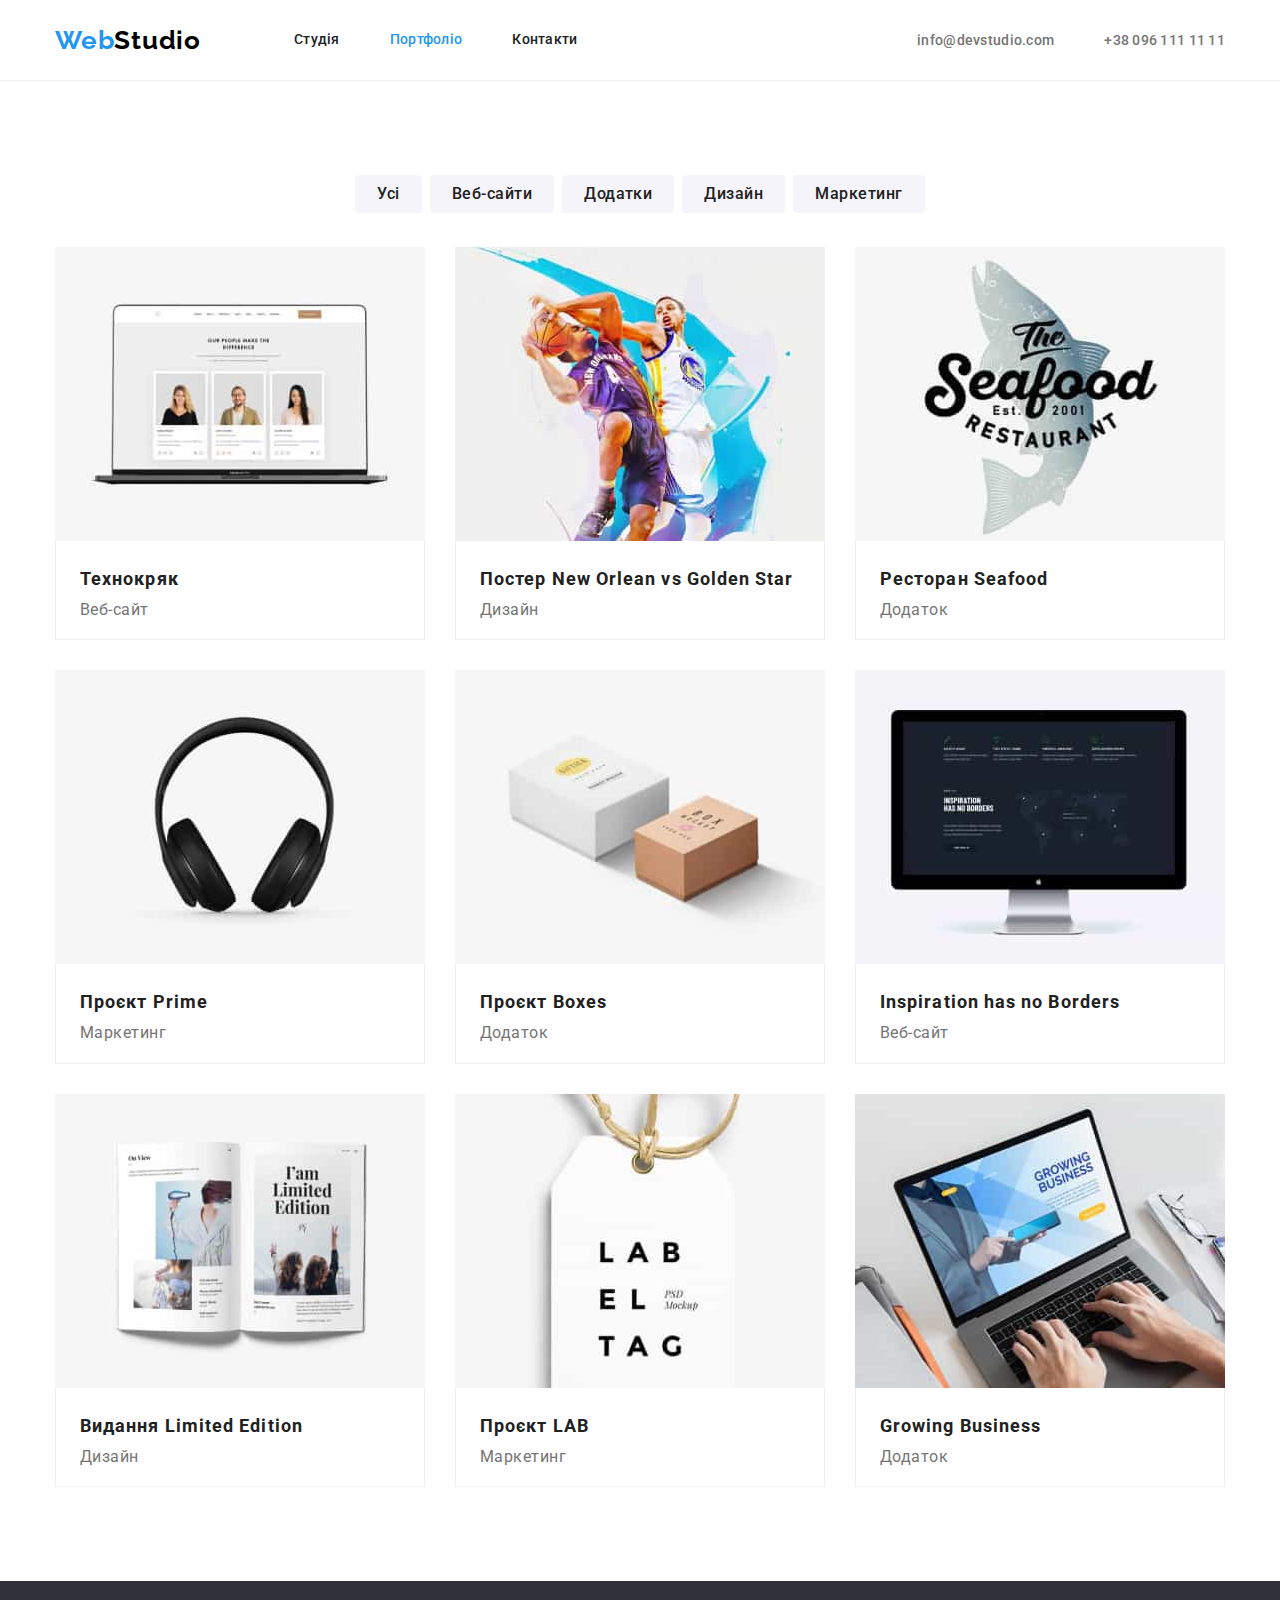
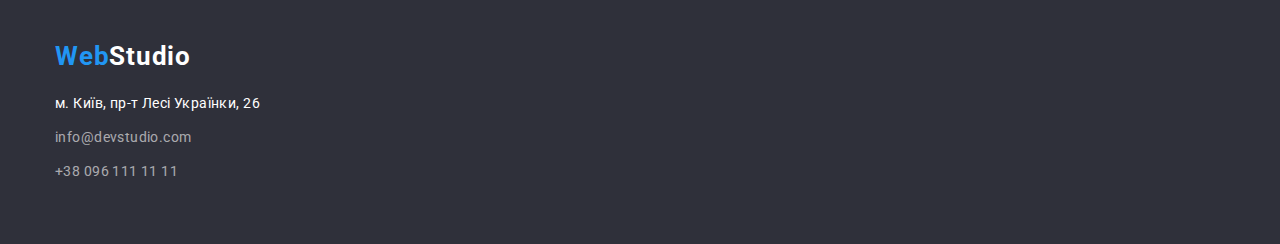
==== portfolio.html @ 2b5836c1 "DZ_4" ====
<!DOCTYPE html>
<html lang="uk">
    <head>
        <meta charset="UTF-8">
        <meta http-equiv="X-UA-Compatible" content="IE=edge">
        <meta name="viewport" content="width=device-width, initial-scale=1.0">
        <title>WebStudio</title>
        <link rel="preconnect" href="https://fonts.googleapis.com">
        <link rel="preconnect" href="https://fonts.gstatic.com" crossorigin>
        <link href="https://fonts.googleapis.com/css2?family=Oleo+Script&family=Raleway:wght@700&family=Roboto:wght@400;500;700;900&display=swap" rel="stylesheet">
        <link rel="stylesheet" href="https://cdnjs.cloudflare.com/ajax/libs/modern-normalize/1.1.0/modern-normalize.min.css" />
        <link rel="stylesheet" href="./css/style.css" />
    </head>
<body>

    <!--Шапка сайту-->
    <header class="header">
        <div class="container nav-contact">
            <!--Навігація-->
            <nav class="header-nav">
                <a href="./index.html" class="header-logo link">
                    <span class="accent">Web</span>Studio
                </a>
                <ul class="header-nav-list list">
                    <li class="item"><a class="header-link link" href="./index.html">Студія</a></li>
                    <li class="item"><a class="header-link current link" href="./portfolio.html">Портфоліо</a></li>
                    <li class="item"><a class="header-link link" href="">Контакти</a></li>
                </ul>
            </nav>
            
            <!--Контакти-->
            <ul class="header-contact-list list">
                <li class="item">
                    <a href="mailto:info@devstudio.com" class="header-contact link">info@devstudio.com</a>
                </li>
                <li class="item">
                    <a href="tel:+380961111111" class="header-contact link">+38 096 111 11 11</a>
                </li>
            </ul>
        </div>
    </header>


    <!--Main-->
    <main>
        <section class="section-portfolio">
            <div class="container">
                    <!--Прихований заголовок-->
                <h1 class="visually-hidden">Портфоліо</h1>

                <!--Фільтр-->
                <ul class="portfolio-list btn list">
                    <li class="item"><button type="button" class="portfolio-btn btn">Усі</button></li>
                    <li class="item"><button type="button" class="portfolio-btn btn">Веб-сайти</button></li>
                    <li class="item"><button type="button" class="portfolio-btn btn">Додатки</button></li>
                    <li class="item"><button type="button" class="portfolio-btn btn">Дизайн</button></li>
                    <li class="item"><button type="button" class="portfolio-btn btn">Маркетинг</button></li>
                </ul>
                <ul class="portfolio-img list">
                    <li class="item">
                        <a href="" class="portfolio-link link">
                            <img src="./images/technokrjak.jpg" alt="технокряк" width="370">
                            <div class="portfolio-item">
                                <h2 class="portfolio-title">Технокряк</h2>
                                <p class="portfolio-text">Веб-сайт</p>
                            </div>
                        </a>
                    </li>
                    <li class="item">
                        <a href="" class="portfolio-link link">
                            <img src="./images/new_orlean.jpg" alt="постер новий орлеан" width="370">
                            <div class="portfolio-item">
                                <h2 class="portfolio-title">Постер New Orlean vs Golden Star</h2>
                                <p class="portfolio-text">Дизайн</p>
                            </div>
                        </a>
                    </li>
                    <li class="item">
                        <a href="" class="portfolio-link link">
                            <img src="./images/seafood.jpg" alt="ресторан сейфуд" width="370">
                            <div class="portfolio-item">
                                <h2 class="portfolio-title">Ресторан Seafood</h2>
                                <p class="portfolio-text">Додаток</p>
                            </div>
                        </a>
                    </li>
                    <li class="item">
                        <a href="" class="portfolio-link link">
                            <img src="./images/prime.jpg" alt="проект прайм" width="370">
                            <div class="portfolio-item">
                                <h2 class="portfolio-title">Проєкт Prime</h2>
                                <p class="portfolio-text">Маркетинг</p>
                            </div> 
                        </a>
                    </li>
                    <li class="item">
                        <a href="" class="portfolio-link link">
                            <img src="./images/boxes.jpg" alt="проєкт боксес" width="370">
                            <div class="portfolio-item">
                                <h2 class="portfolio-title">Проєкт Boxes</h2>
                                <p class="portfolio-text">Додаток</p>
                            </div>
                        </a>  
                    </li>
                    <li class="item">
                        <a href="" class="portfolio-link link">
                            <img src="./images/inspiration.jpg" alt="вебсай" width="370">
                            <div class="portfolio-item">
                                <h2 class="portfolio-title">Inspiration has no Borders</h2>
                                <p class="portfolio-text">Веб-сайт</p>
                            </di>
                        </a>
                    </li>
                    <li class="item">
                        <a href="" class="portfolio-link link">
                            <img src="./images/limited_edition.jpg" alt="видання лімітед едішн" width="370">
                            <div class="portfolio-item">
                                <h2 class="portfolio-title">Видання Limited Edition</h2>
                                <p class="portfolio-text">Дизайн</p>
                            </div>
                        </a>
                    </li>
                    <li class="item">
                        <a href="" class="portfolio-link link">
                            <img src="./images/lab.jpg" alt="проект лаб" width="370">
                            <div class="portfolio-item">
                                <h2 class="portfolio-title">Проєкт LAB</h2>
                                <p class="portfolio-text">Маркетинг</p>
                            </div>
                        </a>
                    </li>
                    <li class="item">
                        <a href="" class="portfolio-link link">
                            <img src="./images/growing_business.jpg" alt="додаток бізнес" width="370">
                            <div class="portfolio-item">
                                <h2 class="portfolio-title">Growing Business</h2>
                                <p class="portfolio-text">Додаток</p>
                            </div>
                            
                        </a>
                    </li>
                </ul>
            </div>
        </section>
    </main>

    <!---Футер-->
    <footer class="footer">
        <div class="container">
            <a href="./index.html" class="footer-logo link">
                <span class="accent">Web</span>Studio
            </a>
            <address>
                <ul class="footer-contact-list list">
                    <li class="item">
                        <a href="https://goo.gl/maps/PAnnSUerjHj3gwqy8" class="footer-contact add link" target="_blank" rel="noopener noreferrer">м. Київ, пр-т Лесі Українки, 26</a>
                    </li>
                    <li class="item">
                        <a href="mailto:info@devstudio.com" class="footer-contact link">info@devstudio.com</a>
                    </li>
                    <li class="item">
                        <a href="tel:+380961111111" class="footer-contact link">+38 096 111 11 11</a>
                    </li>
                </ul>
            </address>
        </div>
    </footer>    
</body>
</html>
---- css/style.css ----
:root {
    --primary-text-color:#757575;
    --title-text-color:#212121;
    --accent-color:#2196F3;
    --primary-white-color:#ffffff;
    --background-color: #2F303A;
    --background-color_2: #F5F4FA;
    --border-color: #EEEEEE;
    --hover-color: #000000;
}

/*-задаємо загальні властивості-*/
body {
    font-family: 'Roboto', sans-serif;
    font-size: 14px;
    letter-spacing: 0.03em;
    color: var(--primary-text-color);
    background-color: var(--primary-white-color);
}
/*-прибираємо нижній виступ у блоку з картинками, що виступає-*/
img {
    display: block;
    width: 100%;
    height: auto;
}
.container {
    margin-left: auto;
    margin-right: auto;
    width: 1200px;
    padding-left: 15px;
    padding-right: 15px;
}
.link {
    text-decoration: none;
}
.list {
    list-style: none;
    padding: 0;
    margin: 0;
}
 .accent {
    color: var(--accent-color);
 }
 .visually-hidden {
    position: absolute;
    width: 1px;
    height: 1px;
    margin: -1px;
    border: 0;
    padding: 0;
    
    white-space: nowrap;
    clip-path: inset(100%);
    clip: rect(0 0 0 0);
    overflow: hidden;
  }
  .btn {
    display: inline-block;
    border-radius: 4px;
    
    font-family: 'Roboto', sans-serif;
    font-size: 16px;
    text-align: center;
    border: none;
    cursor: pointer;
  }

/*---------------HEADER---------------*/
.header {
    border-bottom: 1px solid var(--border-color);/*-робимо нижній край контейнера видимим (лінія)-*/
}
.header-logo {
    font-family: 'Raleway', sans-serif;
    font-weight: 700;
    font-size: 26px;
    line-height: 1.19;
    letter-spacing: 0.03em;    
    color: var(--hover-color);   
}
.header-link,
.header-contact {
    font-weight: 500;
   
    line-height: 1.14;
    letter-spacing: 0.02em;
}
.header-nav-list {
    display:flex;
    margin-left: 93px;
}
.header-nav-list .item + .item {
    margin-left: 50px;
}
.header-nav-list .header-link {
    display: block;
    padding-top: 32px;
    padding-bottom: 32px;
}
.header-nav {
    display: flex;
    align-items: center;
}
.nav-contact {
    display: flex;
    align-items: center;
}
.header-contact-list .item + .item {
    margin-left: 50px;
}
.header-contact-list {
    display: flex;
    margin-left: auto;
}
.header-link {
    color: var(--title-text-color);
}
.header-nav-list .header-link:hover,
.header-nav-list .header-link:focus {
    color: var(--accent-color);
}
.header-nav-list .header-link.current {
    color: var(--accent-color);
}

.header-contact {
    color: var(--primary-text-color);   
}
.header-contact:hover,
.header-contact:focus {
    color: var(--accent-color);
}

/*---------------HERO---------------*/
.section-hero {
    background: var(--background-color);
    text-align: center;
    padding-top: 200px;
    padding-bottom: 200px;
}
.hero-title {
    display: block;
    margin-top: 0;
    margin-bottom: 30px;

    font-weight: 900;
    font-size: 44px;
    line-height: 60px;
    letter-spacing: 0.06em;
    text-transform: uppercase;
    color: var(--primary-white-color);
}
.hero-btn {
    padding: 10px 32px;

    font-weight: 700;
    font-size: 16px;
    line-height: 30px;
    letter-spacing: 0.06em;
    
    color: var(--primary-white-color);
    background: var(--accent-color);
    box-shadow: 0px 4px 4px rgba(0, 0, 0, 0.15);
}
.hero-btn:hover,
.hero-btn:focus {
    background-color: var(--hover-color);
}

/*---------------PROPERTIES---------------*/
/*-обнуляємо зовнішні і задаємо внутрішні відступи секції-*/
.section-properties {
    margin: 0;
    padding-top: 94px;
    padding-bottom: 94px;
}
.properties-list {
    display: flex;
    flex-wrap: wrap;
    margin-top: 0;
    margin-bottom: 0;
}
.properties-title {
    margin-top: 0;
    margin-bottom: 10px;

    font-weight: 700;
    font-size: 14px;
    line-height: 1.14;
    letter-spacing: 0.03em;
    text-transform: uppercase;
    color: var(--title-text-color);
}
.properties-list .item {
    width: 270px;
}
/*-задаємо всім, крім першого, елементам відступ в 30px-*/
.properties-list .item + .item {
    margin-left: 30px;
}    
.properties-text {
    margin-top: 0;
    margin-bottom: 0;
    line-height: 1.71;
}

/*---------------EMPLOYMENT---------------*/
/*-обнуляємо зовнішні і задаємо внутрішні відступи секції-*/
.section-employment {
    margin: 0;
    padding-bottom: 94px;

    text-align: center;
}
.employment-list {
    display: flex;
}
/*-задаємо всім, крім першим в рядку, елементам відступи праворуч в 30px-*/
.employment-list > .employment-item {
    width: calc((100% - 60px) / 3);
    margin-top: 0;
    margin-bottom: 0;
    margin-right: 30px;
}
/*-задаємо кожній лівій картинці в рядку 0-ву відстань зправа (у зв'язці із попереднім кодом)-*/
.employment-list > .employment-item:nth-child(3n) {
    margin-right: 0;
}
.employment-title,
.team-title {
    font-weight: 700;
    font-size: 36px;
    line-height: 1.17;
    color: var(--title-text-color);
}
.employment-title {
    margin-top: 0;
    margin-bottom: 50px;
}

/*---------------TEAM---------------*/
/*-обнуляємо зовнішні і задаємо внутрішні відступи секції-*/
.section-team {
    padding-top: 95px;
    padding-bottom: 95px;

    text-align: center;

    background-color: var(--background-color_2);
}
.team-list > .team-item + .team-item {
    margin-left: 30px;
}
.team-list {
    display: flex;
}
.team-list > .team-item {
    width: 270px;
    
    background: var(--primary-white-color);
    box-shadow: 0px 1px 3px rgba(0, 0, 0, 0.12), 0px 1px 1px rgba(0, 0, 0, 0.14), 0px 2px 1px rgba(0, 0, 0, 0.2);
    border-radius: 0px 0px 4px 4px;
}
.team-title {
    margin-top: 0;
    margin-bottom: 50px;
}
.team-info,
.team-text {
    font-weight: 500;
    font-size: 16px;
    line-height: 1.19;
    text-align: center;
    letter-spacing: 0.03em;
    color: var(--title-text-color);
}
.team-info {
    margin-top: 30px;
    margin-bottom: 10px;
}
.team-text {
    margin-top: 0;
    margin-bottom: 30px;

    color: var(--primary-text-color);
}

/*---------------PORTFOLIO---------------*/
/*-обнуляємо зовнішні і задаємо внутрішні відступи секції-*/
.section-portfolio {
    margin-top: 0;
    margin-bottom: 94px;
    padding-top: 94px;
}
.portfolio-list {
    display: flex;
    justify-content: center;
    margin-bottom: 34px;
}
.portfolio-list .item + .item {
    margin-left: 8px;  
}
.portfolio-btn {
    padding: 6px 22px;
    margin-top: 0;

    font-weight: 500;
    line-height: 1.63;
    letter-spacing: 0.03em;
    color: var(--title-text-color);
    background: var(--background-color_2);
    border-radius: 4px;
}
.portfolio-btn:hover,
.portfolio-btn:focus {
    color: var(--primary-white-color);
    background: var(--accent-color);
}
.portfolio-item {
    padding-top: 20px;
    padding-right: 24px;
    padding-bottom: 20px;
    padding-left: 24px;
    border-right: 1px solid var(--border-color);
    border-bottom: 1px solid var(--border-color);
    border-left: 1px solid var(--border-color);
}
.portfolio-img {
    display: flex;
    flex-wrap: wrap;
}
/*-задаємо всім елементам відступи праворуч і знизу в 30px-*/
.portfolio-img > .item {
    width: calc((100% - 60px) / 3);
    margin-right: 30px;
    margin-bottom: 30px;

    background: var(--primary-white-color);
}
/*-прибираємо у кожній правій крайній картинці відстань зправа (у зв'язці із попереднім кодом)-*/
.portfolio-img >.item:nth-child(3n) {
    margin-right: 0;
}
/*-прибираємо у кожній картинці нижнього рядку відстань знизу (у зв'язці із попереднім кодом)-*/
.portfolio-img >.item:nth-last-child(-n + 3) {
    margin-bottom: 0;
}
.portfolio-title {
    margin-top: 0;
    margin-bottom: 4px;

    font-weight: 700;
    font-size: 18px;
    line-height: 2.00;
    letter-spacing: 0.06em;
    color: var(--title-text-color);
}
.portfolio-text {
    margin-top: 0;
    margin-bottom: 0;

    font-size: 16px;
    line-height: 1.86x;
    letter-spacing: 0.03em;
    color: var(--primary-text-color);
}

/*---------------FOOTER---------------*/
.footer {
    padding-top: 60px;
    padding-bottom: 60px;

    background-color: var(--background-color);
}
/*-задаємо логотипу зовнішні відступи-*/
.footer-logo{
    display: inline-block;
    margin-top: 0;
    margin-bottom: 20px;

    font-weight: 700;
    font-size: 26px;
    line-height: 1.19;
    letter-spacing: 0.03em;
    color: var(--primary-white-color);
}
.footer-contact-list .item:not(:last-of-type) {
    margin-top: 0;
    margin-bottom: 10px;
}
.footer-contact a[href="https://goo.gl/maps/PAnnSUerjHj3gwqy8"] {
    color: var(--primary-white-color);
}    
.footer-contact {
    font-style: normal;
    line-height: 1.71;
    letter-spacing: 0.03em;
    color: rgba(255, 255, 255, 0.6);
}
.footer-contact:hover,
.footer-contact:focus {
    color: var(--accent-color);
}
.add {
    color: var(--primary-white-color);
}
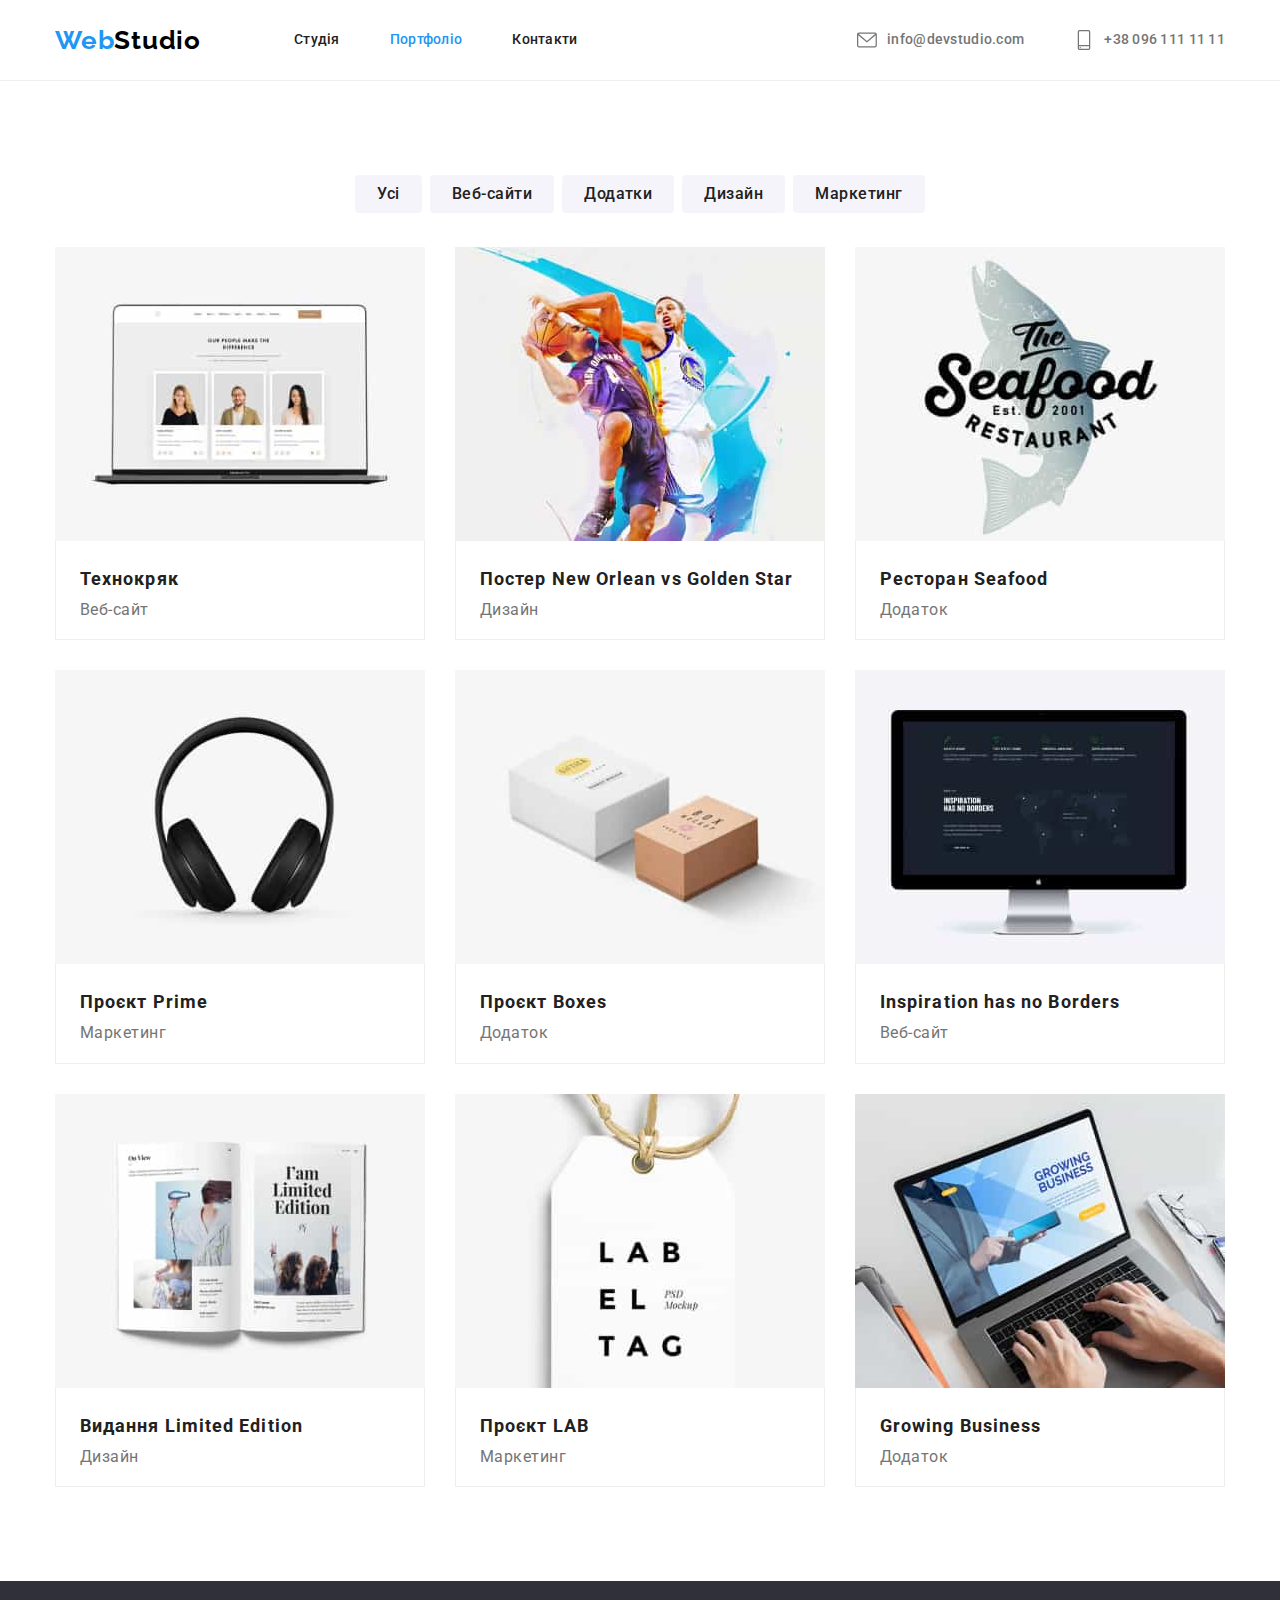
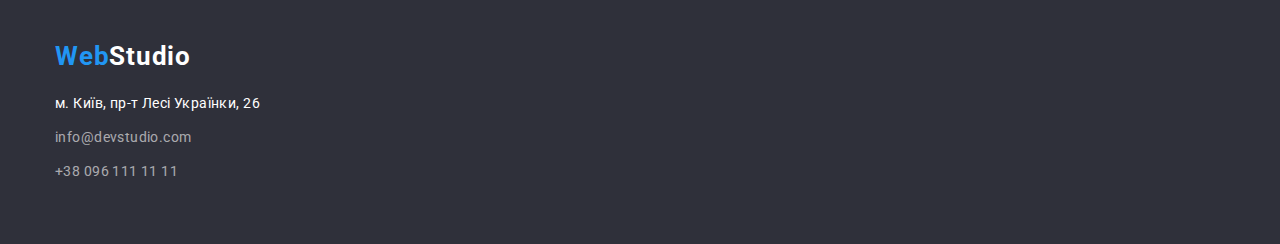
==== commit c19d1c10: "DZ_4" ====
--- a/portfolio.html
+++ b/portfolio.html
@@ -31,11 +31,17 @@
             <!--Контакти-->
             <ul class="header-contact-list list">
                 <li class="item">
-                    <a href="mailto:info@devstudio.com" class="header-contact link">info@devstudio.com</a>
+                    <a href="mailto:info@devstudio.com" class="header-contact header-mail link">
+                        <svg width="20" height="20" class="contact-icon">
+                            <use href="./images/icons.svg#icon-envelope"></use>
+                        </svg>info@devstudio.com</a>
                 </li>
                 <li class="item">
-                    <a href="tel:+380961111111" class="header-contact link">+38 096 111 11 11</a>
-                </li>
+                    <a href="tel:+380961111111" class="header-contact header-tel link">
+                        <svg width="20" height="20" class="contact-icon">
+                            <use href="./images/icons.svg#icon-smartphone"></use>
+                        </svg>+38 096 111 11 11</a>
+                </li>      
             </ul>
         </div>
     </header>
--- a/css/style.css
+++ b/css/style.css
@@ -123,19 +123,36 @@
 }
 
 .header-contact {
+    width: 100%;
+    height: 100%;
+    display: flex;
+    justify-content: center;
+    align-items: center;
+
     color: var(--primary-text-color);   
 }
 .header-contact:hover,
 .header-contact:focus {
     color: var(--accent-color);
 }
-
+.header-contact:hover .contact-icon{
+    fill: var(--accent-color);
+}
+.contact-icon {
+    margin-right: 10px;
+    fill: currentColor;
+}
 /*---------------HERO---------------*/
 .section-hero {
     background: var(--background-color);
     text-align: center;
     padding-top: 200px;
     padding-bottom: 200px;
+    
+    background-image: url('../images/hero_img-min.jpg');
+    background-repeat: no-repeat;
+    background-size: cover;
+    background-position: center;
 }
 .hero-title {
     display: block;
@@ -179,6 +196,27 @@
     margin-top: 0;
     margin-bottom: 0;
 }
+.properties-list > .item::before {
+    display: block;
+    content: "";
+    height: 120px;
+    background-repeat: no-repeat;
+    background-position: center;
+    background-color: var(--background-color_2);
+    margin-bottom: 30px;
+}
+.icon-antena::before {
+    background-image: url("./images/icons.svg#icon-antenna");
+}
+.icon-clock::before {
+    background-image: url("../images/icons/clock.svg");
+}
+.icon-diagram::before {
+    background-image: url("../images/icons/diagram.svg");
+}
+.icon-cosmo::before {
+    background-image: url("../images/icons/astronaut.svg");
+}
 .properties-title {
     margin-top: 0;
     margin-bottom: 10px;
@@ -279,9 +317,42 @@
 }
 .team-text {
     margin-top: 0;
+    margin-bottom: 16px;
+
+    color: var(--primary-text-color);
+}
+.team-soc-list {
+    display: flex;
+    justify-content: center;
+    align-items: center;
+}
+.team-soc-item {
+    width: 44px;
+    height: 44px;
     margin-bottom: 30px;
-
-    color: var(--primary-text-color);
+}
+.team-soc-item:not(:last-child) {
+    margin-right: 10px;
+}
+.team-soc-link {
+    width: 100%;
+    height: 100%;
+    display: flex;
+    background-color: var(--primary-white-color);
+    border-radius: 50%;
+    justify-content: center;
+    align-items: center;
+    color: #AFB1B8;
+}
+.team-soc-link:hover {
+    background-color: var(--accent-color);
+    fill: var(--primary-white-color);
+}
+.team-soc-link:hover .team-soc-icon{
+    fill: var(--primary-white-color);
+}
+.team-soc-icon {
+    fill: currentColor;
 }
 
 /*---------------PORTFOLIO---------------*/
@@ -324,6 +395,7 @@
     border-bottom: 1px solid var(--border-color);
     border-left: 1px solid var(--border-color);
 }
+/*-задаємо елементам переходити на іншу сторінку, якщо не вміщаються-*/
 .portfolio-img {
     display: flex;
     flex-wrap: wrap;
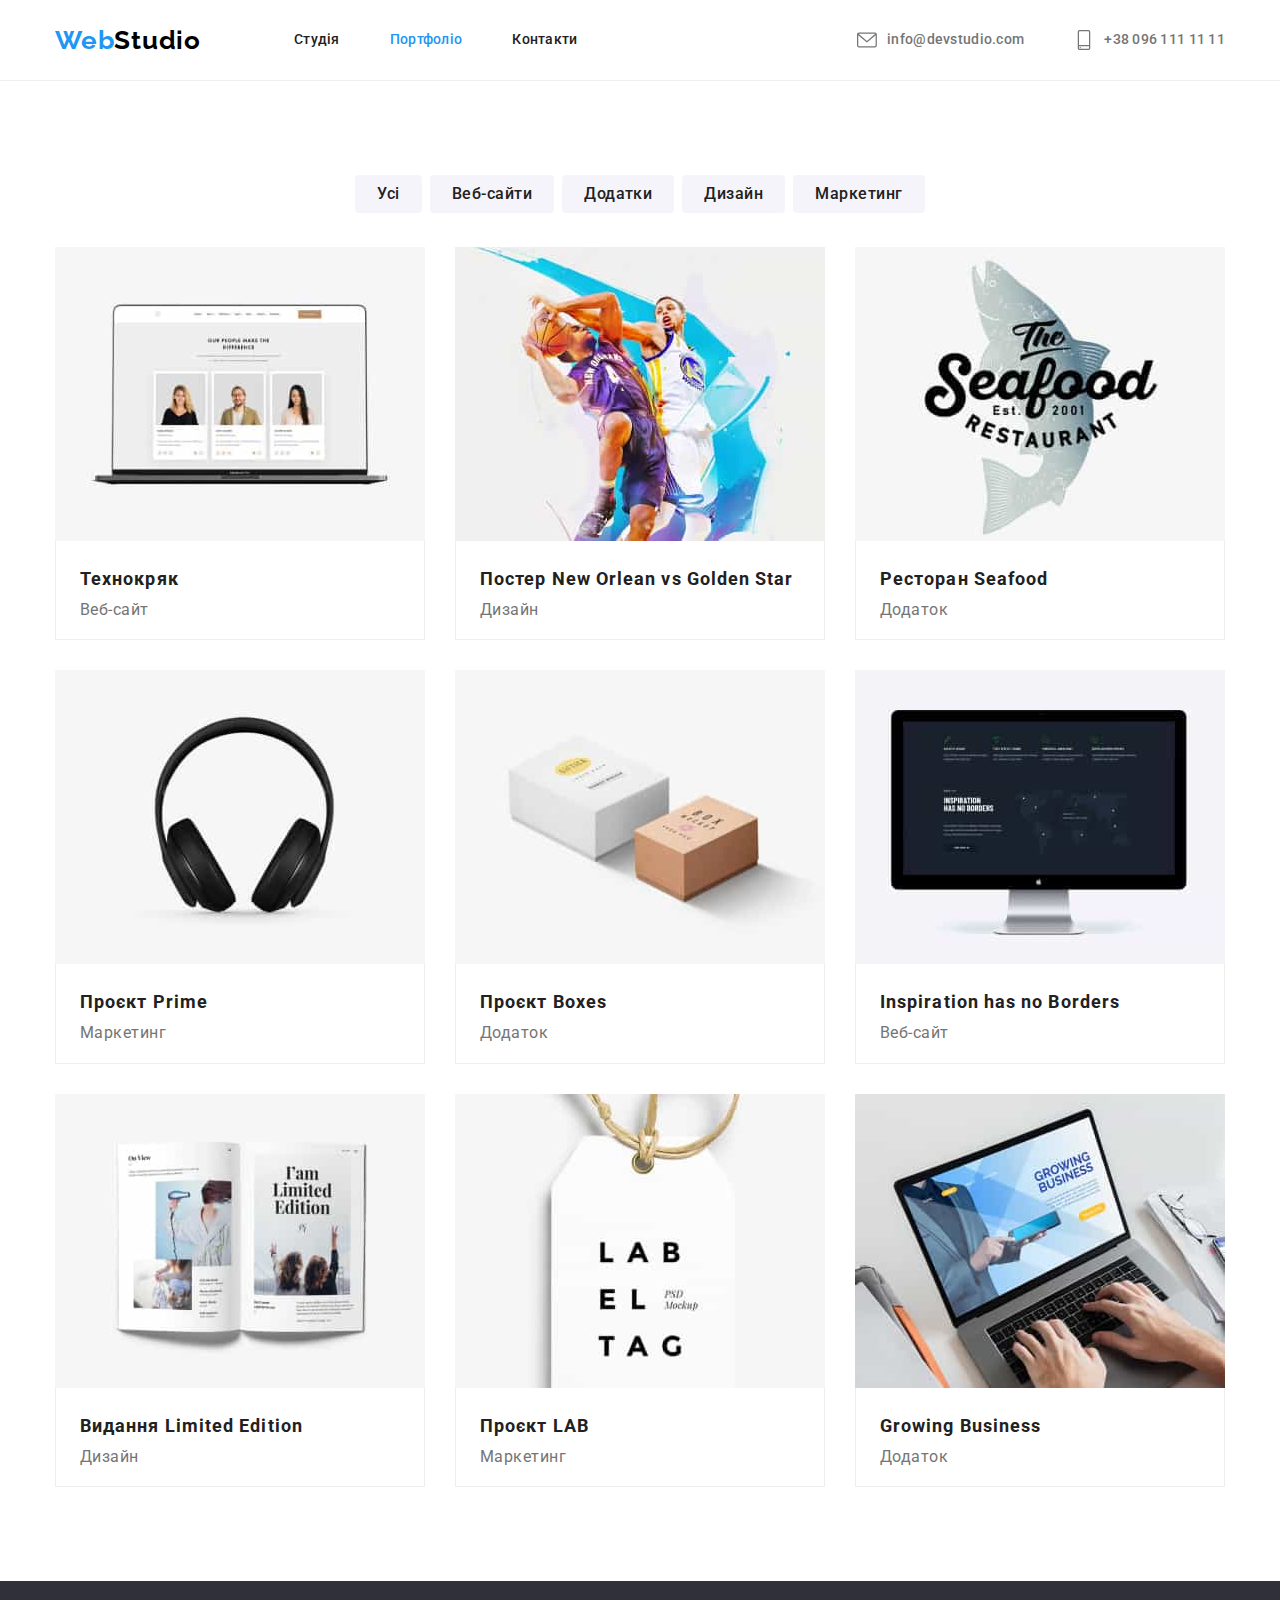
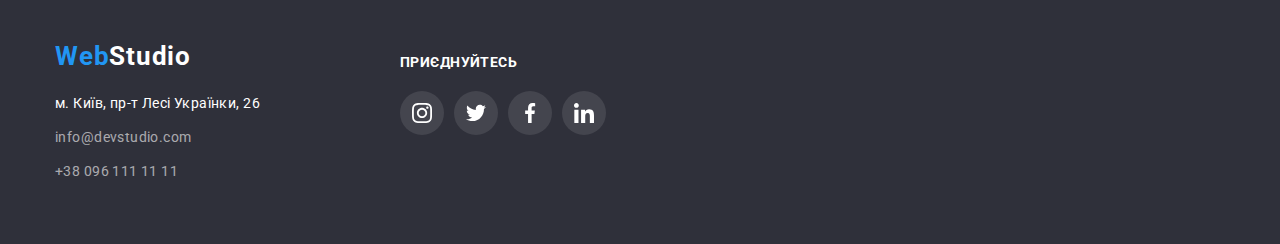
==== commit 7f95eab3: "DZ_4" ====
--- a/portfolio.html
+++ b/portfolio.html
@@ -152,23 +152,58 @@
 
     <!---Футер-->
     <footer class="footer">
-        <div class="container">
-            <a href="./index.html" class="footer-logo link">
-                <span class="accent">Web</span>Studio
-            </a>
-            <address>
-                <ul class="footer-contact-list list">
-                    <li class="item">
-                        <a href="https://goo.gl/maps/PAnnSUerjHj3gwqy8" class="footer-contact add link" target="_blank" rel="noopener noreferrer">м. Київ, пр-т Лесі Українки, 26</a>
-                    </li>
-                    <li class="item">
-                        <a href="mailto:info@devstudio.com" class="footer-contact link">info@devstudio.com</a>
-                    </li>
-                    <li class="item">
-                        <a href="tel:+380961111111" class="footer-contact link">+38 096 111 11 11</a>
-                    </li>
-                </ul>
-            </address>
+        <div class="container footer-block">
+            <div class="footer-contact">
+                <a href="./index.html" class="footer-logo link">
+                    <span class="accent">Web</span>Studio
+                </a>
+                <address>
+                    <ul class="footer-contact-list list">
+                        <li class="item">
+                            <a href="https://goo.gl/maps/PAnnSUerjHj3gwqy8" class="footer-contact add link" target="_blank" rel="noopener noreferrer">м. Київ, пр-т Лесі Українки, 26</a>
+                        </li>
+                        <li class="item">
+                            <a href="mailto:info@devstudio.com" class="footer-contact link">info@devstudio.com</a>
+                        </li>
+                        <li class="item">
+                            <a href="tel:+380961111111" class="footer-contact link">+38 096 111 11 11</a>
+                        </li>
+                    </ul>
+                </address>
+            </div>
+            <div class="footer-soc footer-block">
+                <h3 class="footer-icon-text">Приєднуйтесь</h3>
+                <ul class="footer-soc-list list">
+                    <li class="footer-soc-item">
+                        <a href="#" class="footer-soc-link link">
+                            <svg width="20" height="20" class="footer-soc-icon">
+                                <use href="./images/icons.svg#icon-instagram"></use>
+                            </svg>
+                        </a>
+                    </li>
+                    <li class="footer-soc-item">
+                        <a href="#" class="footer-soc-link link">
+                            <svg width="20" height="20" class="footer-soc-icon">
+                                <use href="./images/icons.svg#icon-twitter"></use>
+                            </svg>
+                        </a>
+                    </li>
+                    <li class="footer-soc-item">
+                        <a href="#" class="footer-soc-link link">
+                            <svg width="20" height="20" class="footer-soc-icon">
+                                <use href="./images/icons.svg#icon-facebook"></use>
+                            </svg>
+                        </a>
+                    </a></li>
+                    <li class="footer-soc-item">
+                        <a href="#" class="footer-soc-link link">
+                            <svg width="20" height="20" class="footer-soc-icon">
+                                <use href="./images/icons.svg#icon-linkedin"></use>
+                            </svg>
+                        </a>
+                    </li>
+                </ul>
+            </div>
         </div>
     </footer>    
 </body>
--- a/css/style.css
+++ b/css/style.css
@@ -7,6 +7,7 @@
     --background-color_2: #F5F4FA;
     --border-color: #EEEEEE;
     --hover-color: #000000;
+    --icon-color: #AFB1B8;
 }
 
 /*-задаємо загальні властивості-*/
@@ -144,11 +145,13 @@
 }
 /*---------------HERO---------------*/
 .section-hero {
-    background: var(--background-color);
     text-align: center;
     padding-top: 200px;
     padding-bottom: 200px;
-    
+    max-width: 1600px;
+    height: 600px;
+    margin-right: auto;
+    margin-left: auto;
     background-image: url('../images/hero_img-min.jpg');
     background-repeat: no-repeat;
     background-size: cover;
@@ -206,16 +209,16 @@
     margin-bottom: 30px;
 }
 .icon-antena::before {
-    background-image: url("./images/icons.svg#icon-antenna");
+    background-image: url("../images/antenna.svg");
 }
 .icon-clock::before {
-    background-image: url("../images/icons/clock.svg");
+    background-image: url("../images/clock.svg");
 }
 .icon-diagram::before {
-    background-image: url("../images/icons/diagram.svg");
+    background-image: url("../images/diagram.svg");
 }
 .icon-cosmo::before {
-    background-image: url("../images/icons/astronaut.svg");
+    background-image: url("../images/astronaut.svg");
 }
 .properties-title {
     margin-top: 0;
@@ -278,8 +281,8 @@
 /*---------------TEAM---------------*/
 /*-обнуляємо зовнішні і задаємо внутрішні відступи секції-*/
 .section-team {
-    padding-top: 95px;
-    padding-bottom: 95px;
+    padding-top: 94px;
+    padding-bottom: 94px;
 
     text-align: center;
 
@@ -342,7 +345,7 @@
     border-radius: 50%;
     justify-content: center;
     align-items: center;
-    color: #AFB1B8;
+    color: var(--icon-color);
 }
 .team-soc-link:hover {
     background-color: var(--accent-color);
@@ -355,6 +358,59 @@
     fill: currentColor;
 }
 
+/*---------------CLIENT---------------*/
+.section-client {
+    padding-top: 94px;
+    padding-bottom: 94px;
+
+    text-align: center;
+    background-color: var(--primary-white-color);
+}
+.client-title {
+    margin-top: 0;
+    margin-bottom: 50px;
+
+    font-weight: 700;
+    font-size: 36px;
+    line-height: 1.16x;
+    text-align: center;
+    letter-spacing: 0.03em;
+    color: var(--title-text-color);
+}
+.client-list {
+    display: flex;
+    justify-content: center;
+    align-items: center;
+}
+.client-item {    
+    width: 172px;
+    height: 92px;
+    border: 1px solid var(--icon-color);
+}
+.client-item:not(:last-child) {
+    margin-right: 30px;
+}
+.client-item:hover {
+    border: 1px solid var(--accent-color);
+}
+.client-link {
+    width: 100%;
+    height: 100%;
+    display: flex;
+    justify-content: center;
+    align-items: center;
+    color: var(--icon-color);
+}
+.client-link:hover {
+    fill: var(--accent-color);
+}
+.client-link:hover .client-icon{
+    fill: var(--accent-color);
+}
+.client-icon {
+    fill: currentColor;
+}
+
 /*---------------PORTFOLIO---------------*/
 /*-обнуляємо зовнішні і задаємо внутрішні відступи секції-*/
 .section-portfolio {
@@ -385,6 +441,8 @@
 .portfolio-btn:focus {
     color: var(--primary-white-color);
     background: var(--accent-color);
+    box-shadow: 0px 3px 1px rgba(0, 0, 0, 0.1), 0px 1px 2px rgba(0, 0, 0, 0.08), 0px 2px 2px rgba(0, 0, 0, 0.12);
+    border-radius: 4px;
 }
 .portfolio-item {
     padding-top: 20px;
@@ -395,6 +453,10 @@
     border-bottom: 1px solid var(--border-color);
     border-left: 1px solid var(--border-color);
 }
+.portfolio-img > .item:hover {
+    border: 1px solid #EEEEEE;
+    box-shadow: 0px 1px 1px rgba(0, 0, 0, 0.12), 0px 4px 4px rgba(0, 0, 0, 0.06), 1px 4px 6px rgba(0, 0, 0, 0.16);
+}
 /*-задаємо елементам переходити на іншу сторінку, якщо не вміщаються-*/
 .portfolio-img {
     display: flex;
@@ -440,6 +502,9 @@
 .footer {
     padding-top: 60px;
     padding-bottom: 60px;
+    max-width: 1600px;
+    margin-right: auto;
+    margin-left: auto;
 
     background-color: var(--background-color);
 }
@@ -474,4 +539,53 @@
 }
 .add {
     color: var(--primary-white-color);
-}+}
+.footer-icon-text {
+    margin-bottom: 20px;
+
+    font-weight: 700;
+    font-size: 14px;
+    line-height: 1.14;
+    letter-spacing: 0.03em;
+    text-transform: uppercase;
+    color:var(--primary-white-color)
+}
+.footer-soc-list {
+    display: flex;
+    justify-content: center;
+    align-items: center;
+}
+.footer-soc-item {
+    width: 44px;
+    height: 44px;
+    margin-bottom: 30px;
+}
+.footer-soc-item:not(:last-child) {
+    margin-right: 10px;
+}
+.footer-soc-link {
+    width: 100%;
+    height: 100%;
+    display: flex;
+    justify-content: center;
+    align-items: center;
+
+    background-color: rgba(255, 255, 255, 0.1);
+    border-radius: 50%;
+    color: var(--primary-white-color);
+}
+.footer-soc-link:hover {
+    background-color: var(--accent-color);
+}
+.footer-soc-icon {
+    fill: currentColor;
+}
+.footer-block {
+    display: flex;
+}
+.footer-contact {
+    margin-right: 70px;
+}
+.footer-soc {
+    display: block;
+}
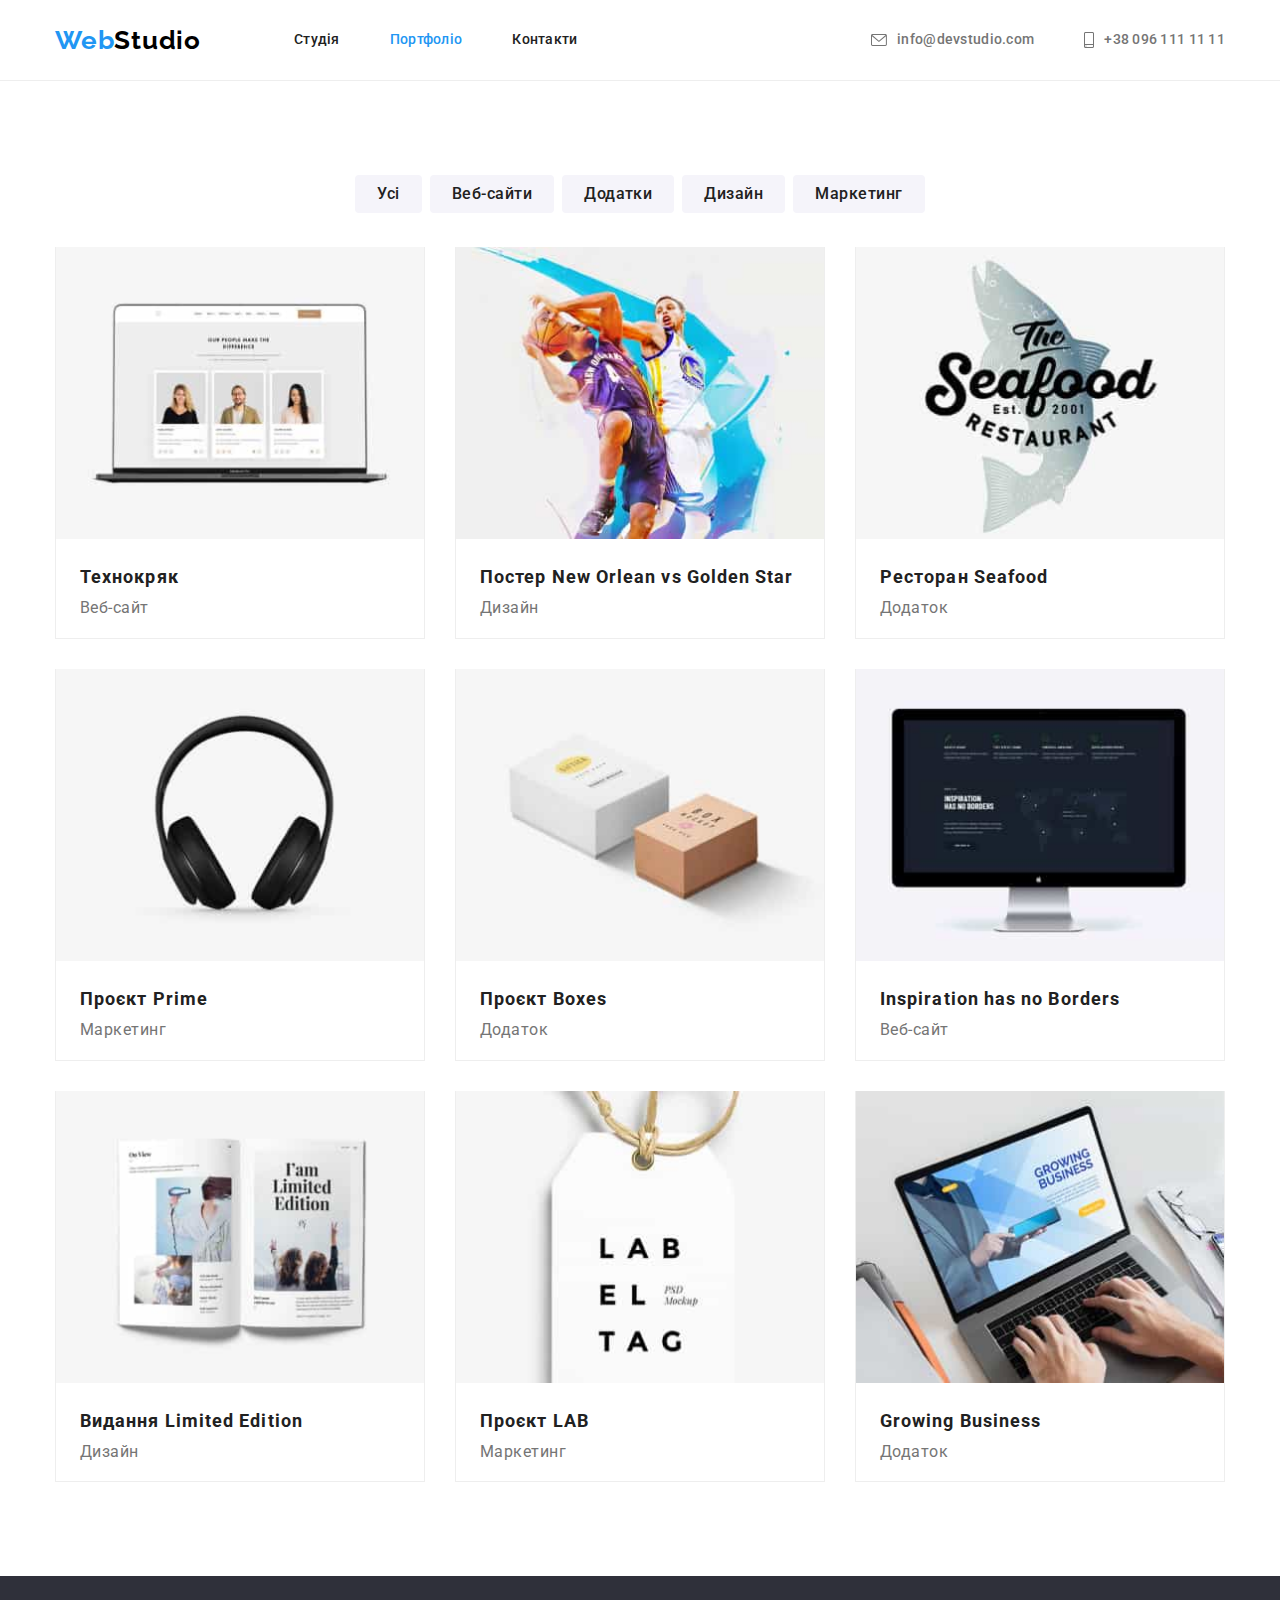
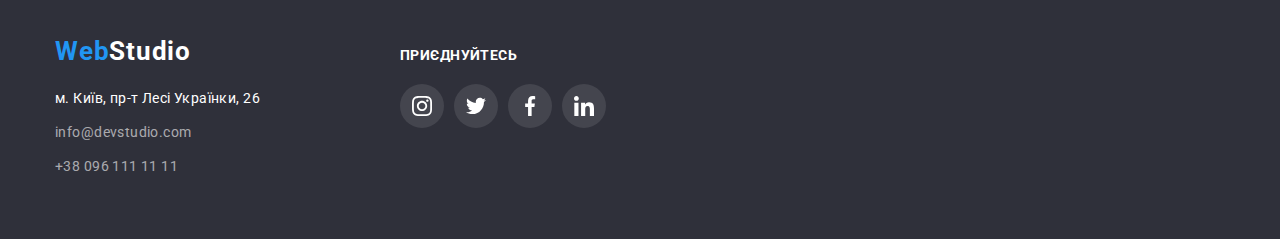
==== commit b945a7d1: "DZ_4" ====
--- a/portfolio.html
+++ b/portfolio.html
@@ -20,7 +20,7 @@
             <nav class="header-nav">
                 <a href="./index.html" class="header-logo link">
                     <span class="accent">Web</span>Studio
-                </a>
+                </a>  
                 <ul class="header-nav-list list">
                     <li class="item"><a class="header-link link" href="./index.html">Студія</a></li>
                     <li class="item"><a class="header-link current link" href="./portfolio.html">Портфоліо</a></li>
@@ -32,13 +32,13 @@
             <ul class="header-contact-list list">
                 <li class="item">
                     <a href="mailto:info@devstudio.com" class="header-contact header-mail link">
-                        <svg width="20" height="20" class="contact-icon">
+                        <svg width="16" height="12" class="contact-icon">
                             <use href="./images/icons.svg#icon-envelope"></use>
                         </svg>info@devstudio.com</a>
                 </li>
                 <li class="item">
                     <a href="tel:+380961111111" class="header-contact header-tel link">
-                        <svg width="20" height="20" class="contact-icon">
+                        <svg width="10" height="16" class="contact-icon">
                             <use href="./images/icons.svg#icon-smartphone"></use>
                         </svg>+38 096 111 11 11</a>
                 </li>      
@@ -62,87 +62,68 @@
                     <li class="item"><button type="button" class="portfolio-btn btn">Дизайн</button></li>
                     <li class="item"><button type="button" class="portfolio-btn btn">Маркетинг</button></li>
                 </ul>
-                <ul class="portfolio-img list">
+                <ul class="portfolio-img-list list">
                     <li class="item">
                         <a href="" class="portfolio-link link">
                             <img src="./images/technokrjak.jpg" alt="технокряк" width="370">
-                            <div class="portfolio-item">
-                                <h2 class="portfolio-title">Технокряк</h2>
-                                <p class="portfolio-text">Веб-сайт</p>
-                            </div>
+                            <h2 class="portfolio-title">Технокряк</h2>
+                            <p class="portfolio-text">Веб-сайт</p>
                         </a>
                     </li>
                     <li class="item">
                         <a href="" class="portfolio-link link">
                             <img src="./images/new_orlean.jpg" alt="постер новий орлеан" width="370">
-                            <div class="portfolio-item">
-                                <h2 class="portfolio-title">Постер New Orlean vs Golden Star</h2>
-                                <p class="portfolio-text">Дизайн</p>
-                            </div>
+                            <h2 class="portfolio-title">Постер New Orlean vs Golden Star</h2>
+                            <p class="portfolio-text">Дизайн</p>
                         </a>
                     </li>
                     <li class="item">
                         <a href="" class="portfolio-link link">
                             <img src="./images/seafood.jpg" alt="ресторан сейфуд" width="370">
-                            <div class="portfolio-item">
-                                <h2 class="portfolio-title">Ресторан Seafood</h2>
-                                <p class="portfolio-text">Додаток</p>
-                            </div>
+                            <h2 class="portfolio-title">Ресторан Seafood</h2>
+                            <p class="portfolio-text">Додаток</p>
                         </a>
                     </li>
                     <li class="item">
                         <a href="" class="portfolio-link link">
                             <img src="./images/prime.jpg" alt="проект прайм" width="370">
-                            <div class="portfolio-item">
-                                <h2 class="portfolio-title">Проєкт Prime</h2>
-                                <p class="portfolio-text">Маркетинг</p>
-                            </div> 
-                        </a>
+                            <h2 class="portfolio-title">Проєкт Prime</h2>
+                            <p class="portfolio-text">Маркетинг</p>
+                         </a>
                     </li>
                     <li class="item">
                         <a href="" class="portfolio-link link">
                             <img src="./images/boxes.jpg" alt="проєкт боксес" width="370">
-                            <div class="portfolio-item">
-                                <h2 class="portfolio-title">Проєкт Boxes</h2>
-                                <p class="portfolio-text">Додаток</p>
-                            </div>
+                            <h2 class="portfolio-title">Проєкт Boxes</h2>
+                            <p class="portfolio-text">Додаток</p>
                         </a>  
                     </li>
                     <li class="item">
                         <a href="" class="portfolio-link link">
                             <img src="./images/inspiration.jpg" alt="вебсай" width="370">
-                            <div class="portfolio-item">
-                                <h2 class="portfolio-title">Inspiration has no Borders</h2>
-                                <p class="portfolio-text">Веб-сайт</p>
-                            </di>
+                            <h2 class="portfolio-title">Inspiration has no Borders</h2>
+                            <p class="portfolio-text">Веб-сайт</p>
                         </a>
                     </li>
                     <li class="item">
                         <a href="" class="portfolio-link link">
                             <img src="./images/limited_edition.jpg" alt="видання лімітед едішн" width="370">
-                            <div class="portfolio-item">
-                                <h2 class="portfolio-title">Видання Limited Edition</h2>
-                                <p class="portfolio-text">Дизайн</p>
-                            </div>
+                            <h2 class="portfolio-title">Видання Limited Edition</h2>
+                            <p class="portfolio-text">Дизайн</p>
                         </a>
                     </li>
                     <li class="item">
                         <a href="" class="portfolio-link link">
                             <img src="./images/lab.jpg" alt="проект лаб" width="370">
-                            <div class="portfolio-item">
-                                <h2 class="portfolio-title">Проєкт LAB</h2>
-                                <p class="portfolio-text">Маркетинг</p>
-                            </div>
+                            <h2 class="portfolio-title">Проєкт LAB</h2>
+                            <p class="portfolio-text">Маркетинг</p>
                         </a>
                     </li>
                     <li class="item">
                         <a href="" class="portfolio-link link">
                             <img src="./images/growing_business.jpg" alt="додаток бізнес" width="370">
-                            <div class="portfolio-item">
-                                <h2 class="portfolio-title">Growing Business</h2>
-                                <p class="portfolio-text">Додаток</p>
-                            </div>
-                            
+                            <h2 class="portfolio-title">Growing Business</h2>
+                            <p class="portfolio-text">Додаток</p>
                         </a>
                     </li>
                 </ul>
@@ -171,8 +152,8 @@
                     </ul>
                 </address>
             </div>
-            <div class="footer-soc footer-block">
-                <h3 class="footer-icon-text">Приєднуйтесь</h3>
+            <div class="footer-soc">
+                <p class="footer-icon-text">Приєднуйтесь</p>
                 <ul class="footer-soc-list list">
                     <li class="footer-soc-item">
                         <a href="#" class="footer-soc-link link">
--- a/css/style.css
+++ b/css/style.css
@@ -8,6 +8,7 @@
     --border-color: #EEEEEE;
     --hover-color: #000000;
     --icon-color: #AFB1B8;
+    --background-color-hero: #C4C4C4;
 }
 
 /*-задаємо загальні властивості-*/
@@ -18,7 +19,6 @@
     color: var(--primary-text-color);
     background-color: var(--primary-white-color);
 }
-/*-прибираємо нижній виступ у блоку з картинками, що виступає-*/
 img {
     display: block;
     width: 100%;
@@ -68,7 +68,7 @@
 
 /*---------------HEADER---------------*/
 .header {
-    border-bottom: 1px solid var(--border-color);/*-робимо нижній край контейнера видимим (лінія)-*/
+    border-bottom: 1px solid var(--border-color);
 }
 .header-logo {
     font-family: 'Raleway', sans-serif;
@@ -152,10 +152,12 @@
     height: 600px;
     margin-right: auto;
     margin-left: auto;
-    background-image: url('../images/hero_img-min.jpg');
+    background-image: linear-gradient(rgba(0, 0, 0, 0.25), rgba(0, 0, 0, 0.25)), url('../images/hero_img-min.jpg');
     background-repeat: no-repeat;
     background-size: cover;
     background-position: center;
+    border: 1px solid var(--hover-color);
+    background-color: var(--background-color-hero);
 }
 .hero-title {
     display: block;
@@ -187,7 +189,6 @@
 }
 
 /*---------------PROPERTIES---------------*/
-/*-обнуляємо зовнішні і задаємо внутрішні відступи секції-*/
 .section-properties {
     margin: 0;
     padding-top: 94px;
@@ -234,7 +235,6 @@
 .properties-list .item {
     width: 270px;
 }
-/*-задаємо всім, крім першого, елементам відступ в 30px-*/
 .properties-list .item + .item {
     margin-left: 30px;
 }    
@@ -245,7 +245,6 @@
 }
 
 /*---------------EMPLOYMENT---------------*/
-/*-обнуляємо зовнішні і задаємо внутрішні відступи секції-*/
 .section-employment {
     margin: 0;
     padding-bottom: 94px;
@@ -255,14 +254,12 @@
 .employment-list {
     display: flex;
 }
-/*-задаємо всім, крім першим в рядку, елементам відступи праворуч в 30px-*/
 .employment-list > .employment-item {
     width: calc((100% - 60px) / 3);
     margin-top: 0;
     margin-bottom: 0;
     margin-right: 30px;
 }
-/*-задаємо кожній лівій картинці в рядку 0-ву відстань зправа (у зв'язці із попереднім кодом)-*/
 .employment-list > .employment-item:nth-child(3n) {
     margin-right: 0;
 }
@@ -279,7 +276,6 @@
 }
 
 /*---------------TEAM---------------*/
-/*-обнуляємо зовнішні і задаємо внутрішні відступи секції-*/
 .section-team {
     padding-top: 94px;
     padding-bottom: 94px;
@@ -328,11 +324,11 @@
     display: flex;
     justify-content: center;
     align-items: center;
+    margin-bottom: 30px;
 }
 .team-soc-item {
     width: 44px;
     height: 44px;
-    margin-bottom: 30px;
 }
 .team-soc-item:not(:last-child) {
     margin-right: 10px;
@@ -372,7 +368,7 @@
 
     font-weight: 700;
     font-size: 36px;
-    line-height: 1.16x;
+    line-height: 1.16;
     text-align: center;
     letter-spacing: 0.03em;
     color: var(--title-text-color);
@@ -385,12 +381,12 @@
 .client-item {    
     width: 172px;
     height: 92px;
-    border: 1px solid var(--icon-color);
 }
 .client-item:not(:last-child) {
     margin-right: 30px;
 }
-.client-item:hover {
+.client-item:hover,
+.client-item:focus {
     border: 1px solid var(--accent-color);
 }
 .client-link {
@@ -400,11 +396,14 @@
     justify-content: center;
     align-items: center;
     color: var(--icon-color);
-}
-.client-link:hover {
+    border: 1px solid var(--icon-color);
+}
+.client-link:hover,
+.client-link:focus {
     fill: var(--accent-color);
-}
-.client-link:hover .client-icon{
+    border: 1px solid var(--accent-color);
+}
+.client-link:hover .client-icon {
     fill: var(--accent-color);
 }
 .client-icon {
@@ -412,7 +411,6 @@
 }
 
 /*---------------PORTFOLIO---------------*/
-/*-обнуляємо зовнішні і задаємо внутрішні відступи секції-*/
 .section-portfolio {
     margin-top: 0;
     margin-bottom: 94px;
@@ -442,44 +440,45 @@
     color: var(--primary-white-color);
     background: var(--accent-color);
     box-shadow: 0px 3px 1px rgba(0, 0, 0, 0.1), 0px 1px 2px rgba(0, 0, 0, 0.08), 0px 2px 2px rgba(0, 0, 0, 0.12);
-    border-radius: 4px;
 }
 .portfolio-item {
     padding-top: 20px;
     padding-right: 24px;
     padding-bottom: 20px;
     padding-left: 24px;
+}
+.portfolio-link {
+    display: block;
+    background: var(--primary-white-color);
     border-right: 1px solid var(--border-color);
     border-bottom: 1px solid var(--border-color);
-    border-left: 1px solid var(--border-color);
-}
-.portfolio-img > .item:hover {
-    border: 1px solid #EEEEEE;
+    border-left: 1px solid var(--border-color);  
+}
+.portfolio-link:hover,
+.portfolio-link:focus {
     box-shadow: 0px 1px 1px rgba(0, 0, 0, 0.12), 0px 4px 4px rgba(0, 0, 0, 0.06), 1px 4px 6px rgba(0, 0, 0, 0.16);
 }
-/*-задаємо елементам переходити на іншу сторінку, якщо не вміщаються-*/
-.portfolio-img {
+.portfolio-img-list {
     display: flex;
     flex-wrap: wrap;
 }
-/*-задаємо всім елементам відступи праворуч і знизу в 30px-*/
-.portfolio-img > .item {
+.portfolio-img-list > .item {
     width: calc((100% - 60px) / 3);
     margin-right: 30px;
     margin-bottom: 30px;
 
     background: var(--primary-white-color);
 }
-/*-прибираємо у кожній правій крайній картинці відстань зправа (у зв'язці із попереднім кодом)-*/
-.portfolio-img >.item:nth-child(3n) {
+.portfolio-img-list >.item:nth-child(3n) {
     margin-right: 0;
 }
-/*-прибираємо у кожній картинці нижнього рядку відстань знизу (у зв'язці із попереднім кодом)-*/
-.portfolio-img >.item:nth-last-child(-n + 3) {
+.portfolio-img-list >.item:nth-last-child(-n + 3) {
     margin-bottom: 0;
 }
 .portfolio-title {
-    margin-top: 0;
+    margin-top: 20px;
+    margin-right: 24px;
+    margin-left: 24px;
     margin-bottom: 4px;
 
     font-weight: 700;
@@ -490,7 +489,9 @@
 }
 .portfolio-text {
     margin-top: 0;
-    margin-bottom: 0;
+    margin-right: 24px;
+    margin-bottom: 20px;
+    margin-left: 24px;
 
     font-size: 16px;
     line-height: 1.86x;
@@ -502,13 +503,11 @@
 .footer {
     padding-top: 60px;
     padding-bottom: 60px;
-    max-width: 1600px;
     margin-right: auto;
     margin-left: auto;
 
     background-color: var(--background-color);
 }
-/*-задаємо логотипу зовнішні відступи-*/
 .footer-logo{
     display: inline-block;
     margin-top: 0;
@@ -541,8 +540,8 @@
     color: var(--primary-white-color);
 }
 .footer-icon-text {
+    margin-top: 0;
     margin-bottom: 20px;
-
     font-weight: 700;
     font-size: 14px;
     line-height: 1.14;
@@ -558,7 +557,6 @@
 .footer-soc-item {
     width: 44px;
     height: 44px;
-    margin-bottom: 30px;
 }
 .footer-soc-item:not(:last-child) {
     margin-right: 10px;
@@ -582,10 +580,8 @@
 }
 .footer-block {
     display: flex;
+    align-items: baseline;
 }
 .footer-contact {
     margin-right: 70px;
 }
-.footer-soc {
-    display: block;
-}
